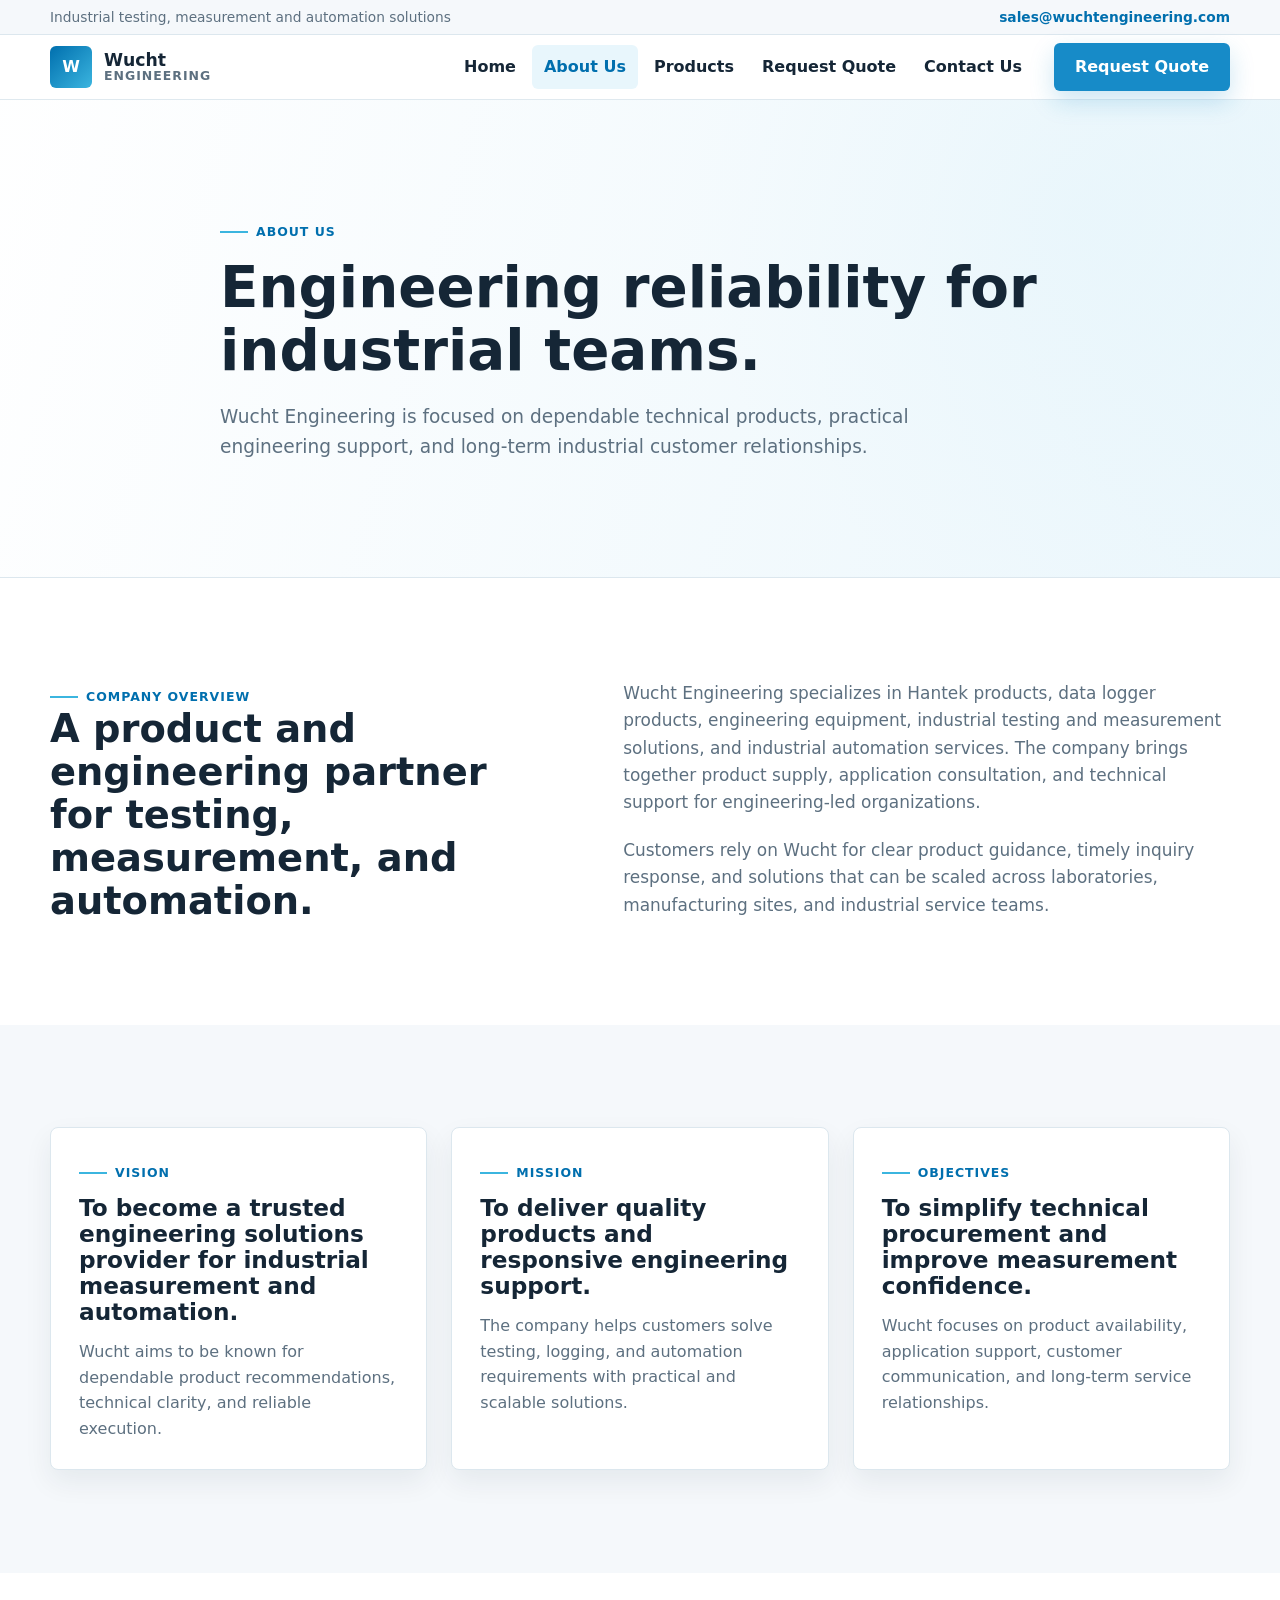
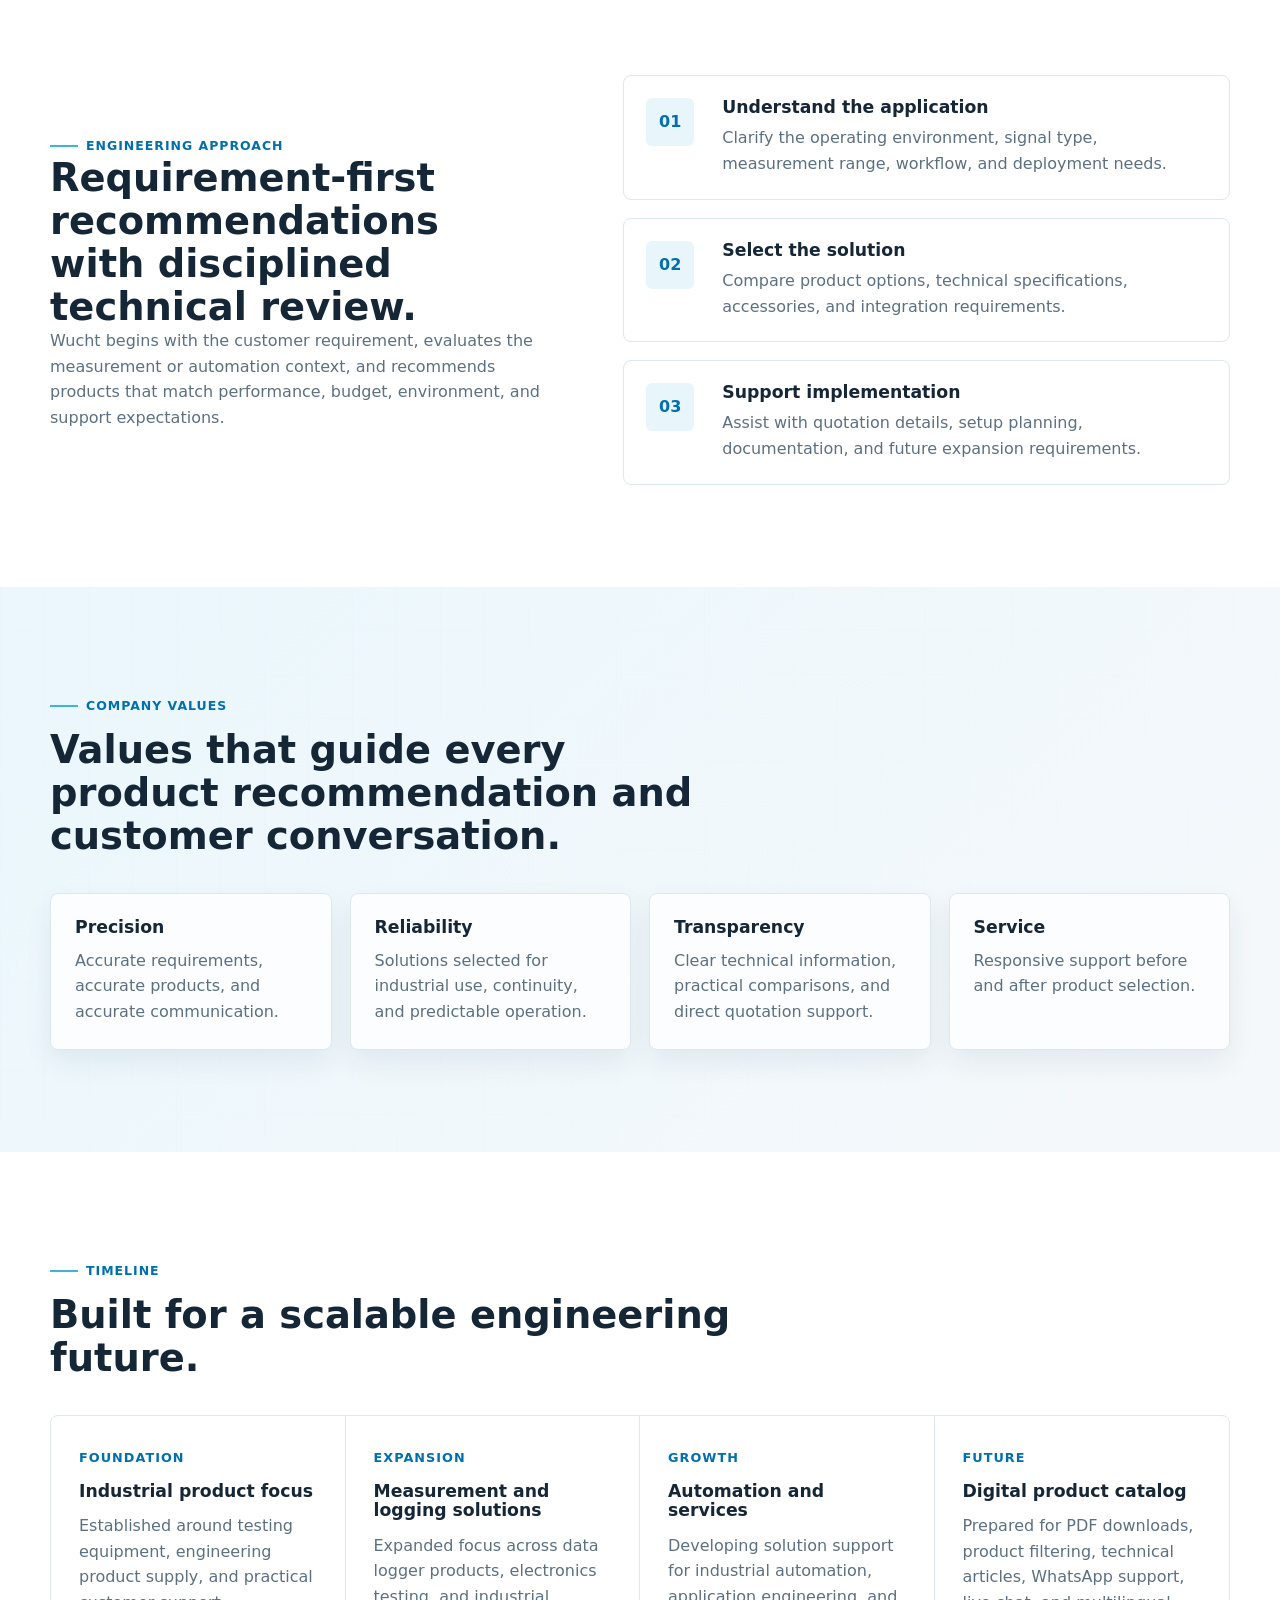
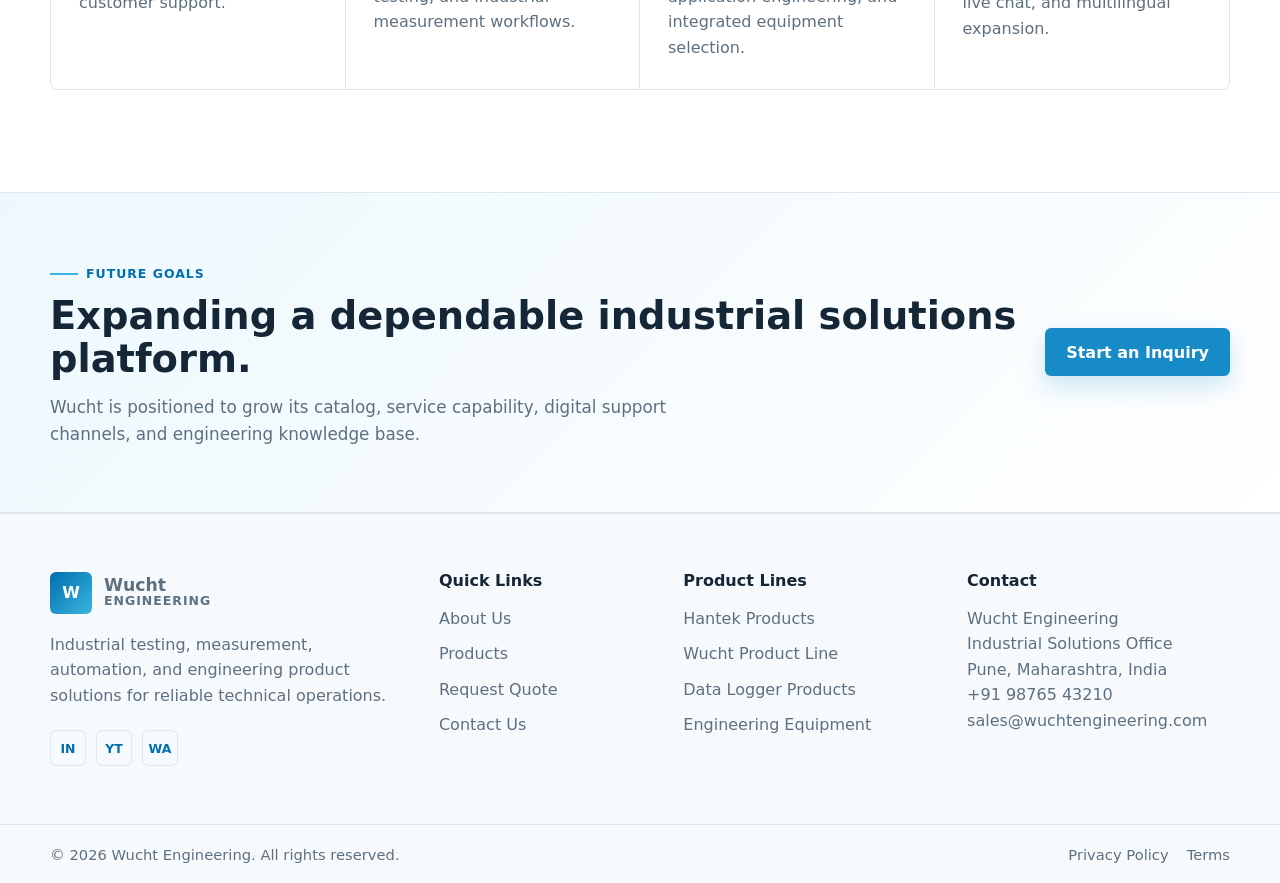
==== about.html @ 9a409b36 "commit" ====
<!DOCTYPE html>
<html lang="en">
  <head>
    <meta charset="UTF-8" />
    <meta name="viewport" content="width=device-width, initial-scale=1.0" />
    <title>About Wucht Engineering | Industrial Engineering and Measurement Solutions</title>
    <meta
      name="description"
      content="Learn about Wucht Engineering, its mission, vision, engineering approach, values, and future goals for industrial testing, measurement, and automation solutions."
    />
    <meta property="og:title" content="About Wucht Engineering" />
    <meta property="og:description" content="A trusted engineering partner for industrial testing, measurement, automation, and product supply." />
    <meta property="og:type" content="website" />
    <link rel="canonical" href="https://www.wuchtengineering.com/about.html" />
    <link rel="stylesheet" href="assets/css/styles.css" />
  </head>
  <body data-page="about">
    <a class="skip-link" href="#main">Skip to content</a>
    <header class="site-header" data-header>
      <div class="top-strip">
        <div class="container top-strip__inner">
          <span>Industrial testing, measurement and automation solutions</span>
          <a href="mailto:sales@wuchtengineering.com">sales@wuchtengineering.com</a>
        </div>
      </div>
      <nav class="navbar" aria-label="Primary navigation">
        <div class="container navbar__inner">
          <a class="brand" href="index.html" aria-label="Wucht Engineering home">
            <span class="brand__mark">W</span>
            <span class="brand__text"><strong>Wucht</strong><small>Engineering</small></span>
          </a>
          <button class="nav-toggle" type="button" aria-expanded="false" aria-controls="site-menu" data-nav-toggle>
            <span></span><span></span><span></span><span class="sr-only">Toggle navigation</span>
          </button>
          <div class="nav-menu" id="site-menu" data-nav-menu>
            <ul class="nav-links">
              <li><a href="index.html" data-nav-link="home">Home</a></li>
              <li><a href="about.html" data-nav-link="about">About Us</a></li>
              <li class="has-mega">
                <a href="products.html" data-nav-link="products">Products</a>
                <div class="mega-menu" aria-label="Product navigation">
                  <div class="mega-menu__intro">
                    <span class="eyebrow">Product Catalog</span>
                    <strong>Structured for future product expansion</strong>
                    <p>Browse testing instruments, data loggers, automation modules, and Wucht engineering product lines.</p>
                  </div>
                  <div class="mega-menu__links">
                    <a href="products.html#hantek-products">Hantek Products</a>
                    <a href="products.html#wucht-product-line">Wucht Product Line</a>
                    <a href="products.html#data-logger-products">Data Logger Products</a>
                    <a href="request-quote.html">Request a Technical Quote</a>
                  </div>
                </div>
              </li>
              <li><a href="request-quote.html" data-nav-link="quote">Request Quote</a></li>
              <li><a href="contact.html" data-nav-link="contact">Contact Us</a></li>
            </ul>
            <a class="btn btn--primary nav-cta" href="request-quote.html">Request Quote</a>
          </div>
        </div>
      </nav>
    </header>

    <main id="main">
      <section class="page-hero">
        <div class="container page-hero__inner">
          <span class="eyebrow">About Us</span>
          <h1>Engineering reliability for industrial teams.</h1>
          <p>Wucht Engineering is focused on dependable technical products, practical engineering support, and long-term industrial customer relationships.</p>
        </div>
      </section>

      <section class="section">
        <div class="container split-grid">
          <div>
            <span class="eyebrow">Company Overview</span>
            <h2>A product and engineering partner for testing, measurement, and automation.</h2>
          </div>
          <div class="lead-block">
            <p>
              Wucht Engineering specializes in Hantek products, data logger products, engineering equipment, industrial testing and measurement solutions, and industrial automation services. The company brings together product supply, application consultation, and technical support for engineering-led organizations.
            </p>
            <p>
              Customers rely on Wucht for clear product guidance, timely inquiry response, and solutions that can be scaled across laboratories, manufacturing sites, and industrial service teams.
            </p>
          </div>
        </div>
      </section>

      <section class="section section--gray">
        <div class="container card-grid card-grid--three">
          <article class="info-card">
            <span class="eyebrow">Vision</span>
            <h2>To become a trusted engineering solutions provider for industrial measurement and automation.</h2>
            <p>Wucht aims to be known for dependable product recommendations, technical clarity, and reliable execution.</p>
          </article>
          <article class="info-card">
            <span class="eyebrow">Mission</span>
            <h2>To deliver quality products and responsive engineering support.</h2>
            <p>The company helps customers solve testing, logging, and automation requirements with practical and scalable solutions.</p>
          </article>
          <article class="info-card">
            <span class="eyebrow">Objectives</span>
            <h2>To simplify technical procurement and improve measurement confidence.</h2>
            <p>Wucht focuses on product availability, application support, customer communication, and long-term service relationships.</p>
          </article>
        </div>
      </section>

      <section class="section">
        <div class="container split-grid split-grid--center">
          <div>
            <span class="eyebrow">Engineering Approach</span>
            <h2>Requirement-first recommendations with disciplined technical review.</h2>
            <p>
              Wucht begins with the customer requirement, evaluates the measurement or automation context, and recommends products that match performance, budget, environment, and support expectations.
            </p>
          </div>
          <div class="process-list">
            <article>
              <span>01</span>
              <div>
                <h3>Understand the application</h3>
                <p>Clarify the operating environment, signal type, measurement range, workflow, and deployment needs.</p>
              </div>
            </article>
            <article>
              <span>02</span>
              <div>
                <h3>Select the solution</h3>
                <p>Compare product options, technical specifications, accessories, and integration requirements.</p>
              </div>
            </article>
            <article>
              <span>03</span>
              <div>
                <h3>Support implementation</h3>
                <p>Assist with quotation details, setup planning, documentation, and future expansion requirements.</p>
              </div>
            </article>
          </div>
        </div>
      </section>

      <section class="section section--blueprint">
        <div class="container">
          <div class="section-heading section-heading--compact">
            <span class="eyebrow">Company Values</span>
            <h2>Values that guide every product recommendation and customer conversation.</h2>
          </div>
          <div class="value-grid">
            <article><h3>Precision</h3><p>Accurate requirements, accurate products, and accurate communication.</p></article>
            <article><h3>Reliability</h3><p>Solutions selected for industrial use, continuity, and predictable operation.</p></article>
            <article><h3>Transparency</h3><p>Clear technical information, practical comparisons, and direct quotation support.</p></article>
            <article><h3>Service</h3><p>Responsive support before and after product selection.</p></article>
          </div>
        </div>
      </section>

      <section class="section">
        <div class="container">
          <div class="section-heading section-heading--compact">
            <span class="eyebrow">Timeline</span>
            <h2>Built for a scalable engineering future.</h2>
          </div>
          <div class="timeline">
            <article>
              <span>Foundation</span>
              <h3>Industrial product focus</h3>
              <p>Established around testing equipment, engineering product supply, and practical customer support.</p>
            </article>
            <article>
              <span>Expansion</span>
              <h3>Measurement and logging solutions</h3>
              <p>Expanded focus across data logger products, electronics testing, and industrial measurement workflows.</p>
            </article>
            <article>
              <span>Growth</span>
              <h3>Automation and services</h3>
              <p>Developing solution support for industrial automation, application engineering, and integrated equipment selection.</p>
            </article>
            <article>
              <span>Future</span>
              <h3>Digital product catalog</h3>
              <p>Prepared for PDF downloads, product filtering, technical articles, WhatsApp support, live chat, and multilingual expansion.</p>
            </article>
          </div>
        </div>
      </section>

      <section class="cta-band">
        <div class="container cta-band__inner">
          <div>
            <span class="eyebrow">Future Goals</span>
            <h2>Expanding a dependable industrial solutions platform.</h2>
            <p>Wucht is positioned to grow its catalog, service capability, digital support channels, and engineering knowledge base.</p>
          </div>
          <a class="btn btn--primary" href="request-quote.html">Start an Inquiry</a>
        </div>
      </section>
    </main>

    <footer class="site-footer">
      <div class="container footer-grid">
        <div>
          <a class="brand brand--footer" href="index.html" aria-label="Wucht Engineering home">
            <span class="brand__mark">W</span>
            <span class="brand__text"><strong>Wucht</strong><small>Engineering</small></span>
          </a>
          <p>Industrial testing, measurement, automation, and engineering product solutions for reliable technical operations.</p>
          <div class="social-links" aria-label="Social media placeholders">
            <a href="#" aria-label="LinkedIn">in</a><a href="#" aria-label="YouTube">yt</a><a href="#" aria-label="WhatsApp">wa</a>
          </div>
        </div>
        <div>
          <h2>Quick Links</h2>
          <ul>
            <li><a href="about.html">About Us</a></li><li><a href="products.html">Products</a></li><li><a href="request-quote.html">Request Quote</a></li><li><a href="contact.html">Contact Us</a></li>
          </ul>
        </div>
        <div>
          <h2>Product Lines</h2>
          <ul>
            <li><a href="products.html#hantek-products">Hantek Products</a></li><li><a href="products.html#wucht-product-line">Wucht Product Line</a></li><li><a href="products.html#data-logger-products">Data Logger Products</a></li><li><a href="products.html">Engineering Equipment</a></li>
          </ul>
        </div>
        <div>
          <h2>Contact</h2>
          <address>Wucht Engineering<br />Industrial Solutions Office<br />Pune, Maharashtra, India</address>
          <a href="tel:+919876543210">+91 98765 43210</a>
          <a href="mailto:sales@wuchtengineering.com">sales@wuchtengineering.com</a>
        </div>
      </div>
      <div class="footer-bottom">
        <div class="container footer-bottom__inner">
          <p>&copy; 2026 Wucht Engineering. All rights reserved.</p>
          <div><a href="#">Privacy Policy</a><a href="#">Terms</a></div>
        </div>
      </div>
    </footer>
    <script src="assets/js/main.js"></script>
  </body>
</html>
---- assets/css/styles.css ----
:root {
  --color-white: #ffffff;
  --color-surface: #f5f8fb;
  --color-surface-strong: #eef4f8;
  --color-line: #dce7ee;
  --color-text: #152636;
  --color-muted: #5d7080;
  --color-blue: #178bc8;
  --color-blue-strong: #006fae;
  --color-blue-soft: #e8f6fc;
  --color-cyan: #3bb5df;
  --color-green: #2b9c73;
  --shadow-soft: 0 18px 45px rgba(21, 38, 54, 0.08);
  --shadow-card: 0 12px 28px rgba(21, 38, 54, 0.07);
  --radius: 8px;
  --radius-sm: 6px;
  --header-height: 98px;
  --container: 1180px;
  --font-body: Inter, ui-sans-serif, system-ui, -apple-system, BlinkMacSystemFont, "Segoe UI", sans-serif;
}

* {
  box-sizing: border-box;
}

html {
  scroll-behavior: smooth;
}

body {
  margin: 0;
  font-family: var(--font-body);
  color: var(--color-text);
  background: var(--color-white);
  line-height: 1.6;
}

img,
svg,
iframe {
  display: block;
  max-width: 100%;
}

a {
  color: inherit;
  text-decoration: none;
}

p {
  margin: 0;
  color: var(--color-muted);
}

h1,
h2,
h3 {
  margin: 0;
  color: var(--color-text);
  line-height: 1.12;
  letter-spacing: 0;
}

h1 {
  font-size: clamp(2.4rem, 5vw, 5.3rem);
  max-width: 850px;
}

h2 {
  font-size: clamp(1.75rem, 3vw, 3rem);
}

h3 {
  font-size: clamp(1.08rem, 1.3vw, 1.35rem);
}

button,
input,
select,
textarea {
  font: inherit;
}

address {
  font-style: normal;
  color: var(--color-muted);
}

.container {
  width: min(100% - 40px, var(--container));
  margin-inline: auto;
}

.skip-link {
  position: fixed;
  top: 12px;
  left: 12px;
  z-index: 1000;
  transform: translateY(-140%);
  border-radius: var(--radius-sm);
  background: var(--color-blue-strong);
  color: var(--color-white);
  padding: 10px 14px;
  transition: transform 0.2s ease;
}

.skip-link:focus {
  transform: translateY(0);
}

.sr-only {
  position: absolute;
  width: 1px;
  height: 1px;
  padding: 0;
  overflow: hidden;
  clip: rect(0, 0, 0, 0);
  white-space: nowrap;
  border: 0;
}

.eyebrow {
  display: inline-flex;
  align-items: center;
  gap: 8px;
  color: var(--color-blue-strong);
  font-size: 0.78rem;
  font-weight: 800;
  text-transform: uppercase;
  letter-spacing: 0.08em;
}

.eyebrow::before {
  content: "";
  width: 28px;
  height: 2px;
  background: var(--color-cyan);
}

.btn {
  display: inline-flex;
  min-height: 48px;
  align-items: center;
  justify-content: center;
  gap: 8px;
  border: 1px solid transparent;
  border-radius: var(--radius-sm);
  padding: 12px 20px;
  font-weight: 800;
  line-height: 1.2;
  transition: transform 0.2s ease, box-shadow 0.2s ease, background 0.2s ease, border 0.2s ease;
}

.btn:hover,
.btn:focus-visible {
  transform: translateY(-1px);
}

.btn--primary {
  background: var(--color-blue);
  color: var(--color-white);
  box-shadow: 0 10px 24px rgba(23, 139, 200, 0.22);
}

.btn--primary:hover,
.btn--primary:focus-visible {
  background: var(--color-blue-strong);
}

.btn--secondary {
  background: var(--color-white);
  color: var(--color-blue-strong);
  border-color: rgba(23, 139, 200, 0.25);
}

.btn--outline {
  background: var(--color-white);
  color: var(--color-blue-strong);
  border-color: var(--color-line);
  box-shadow: none;
}

.btn--outline:hover,
.btn--outline:focus-visible {
  border-color: var(--color-blue);
  background: var(--color-blue-soft);
}

.text-link {
  color: var(--color-blue-strong);
  font-weight: 800;
}

.text-link::after {
  content: " ->";
}

.site-header {
  position: sticky;
  top: 0;
  z-index: 100;
  background: rgba(255, 255, 255, 0.96);
  border-bottom: 1px solid rgba(220, 231, 238, 0.9);
  backdrop-filter: saturate(160%) blur(14px);
}

.top-strip {
  background: var(--color-surface);
  border-bottom: 1px solid var(--color-line);
  font-size: 0.86rem;
}

.top-strip__inner {
  min-height: 34px;
  display: flex;
  align-items: center;
  justify-content: space-between;
  gap: 20px;
  color: var(--color-muted);
}

.top-strip a {
  color: var(--color-blue-strong);
  font-weight: 700;
}

.navbar__inner {
  min-height: 64px;
  display: flex;
  align-items: center;
  justify-content: space-between;
  gap: 28px;
}

.brand {
  display: inline-flex;
  align-items: center;
  gap: 12px;
  flex: 0 0 auto;
}

.brand__mark {
  display: inline-grid;
  width: 42px;
  height: 42px;
  place-items: center;
  border-radius: var(--radius-sm);
  background: linear-gradient(135deg, var(--color-blue-strong), var(--color-cyan));
  color: var(--color-white);
  font-weight: 900;
  letter-spacing: 0;
}

.brand__text {
  display: grid;
  gap: 0;
}

.brand__text strong {
  font-size: 1.08rem;
  line-height: 1;
}

.brand__text small {
  color: var(--color-muted);
  font-size: 0.78rem;
  font-weight: 700;
  line-height: 1.1;
  text-transform: uppercase;
  letter-spacing: 0.08em;
}

.nav-menu {
  display: flex;
  align-items: center;
  justify-content: flex-end;
  gap: 20px;
  flex: 1;
}

.nav-links {
  display: flex;
  align-items: center;
  gap: 4px;
  margin: 0;
  padding: 0;
  list-style: none;
}

.nav-links > li {
  position: relative;
}

.nav-links > li > a {
  display: inline-flex;
  align-items: center;
  min-height: 44px;
  border-radius: var(--radius-sm);
  padding: 8px 12px;
  color: var(--color-text);
  font-weight: 750;
}

.nav-links > li > a:hover,
.nav-links > li > a:focus-visible,
.nav-links > li > a[aria-current="page"] {
  color: var(--color-blue-strong);
  background: var(--color-blue-soft);
}

.mega-menu {
  position: absolute;
  top: calc(100% + 10px);
  left: 50%;
  width: min(680px, calc(100vw - 48px));
  display: grid;
  grid-template-columns: 1.1fr 1fr;
  gap: 28px;
  padding: 24px;
  background: var(--color-white);
  border: 1px solid var(--color-line);
  border-radius: var(--radius);
  box-shadow: var(--shadow-soft);
  transform: translate(-50%, 8px);
  opacity: 0;
  visibility: hidden;
  pointer-events: none;
  transition: opacity 0.2s ease, transform 0.2s ease, visibility 0.2s ease;
}

.has-mega:hover .mega-menu,
.has-mega:focus-within .mega-menu {
  opacity: 1;
  visibility: visible;
  pointer-events: auto;
  transform: translate(-50%, 0);
}

.mega-menu__intro {
  padding: 18px;
  background: var(--color-surface);
  border-radius: var(--radius-sm);
}

.mega-menu__intro strong {
  display: block;
  margin: 12px 0 8px;
  font-size: 1.15rem;
  line-height: 1.25;
}

.mega-menu__links {
  display: grid;
  gap: 10px;
}

.mega-menu__links a {
  border: 1px solid var(--color-line);
  border-radius: var(--radius-sm);
  padding: 12px 14px;
  color: var(--color-text);
  font-weight: 800;
}

.mega-menu__links a:hover,
.mega-menu__links a:focus-visible {
  border-color: var(--color-blue);
  background: var(--color-blue-soft);
  color: var(--color-blue-strong);
}

.nav-toggle {
  display: none;
  width: 44px;
  height: 44px;
  flex: 0 0 auto;
  border: 1px solid var(--color-line);
  border-radius: var(--radius-sm);
  background: var(--color-white);
  padding: 10px;
}

.nav-toggle span:not(.sr-only) {
  display: block;
  width: 100%;
  height: 2px;
  margin: 5px 0;
  background: var(--color-text);
}

.hero {
  position: relative;
  min-height: calc(100vh - var(--header-height));
  display: grid;
  align-items: center;
  overflow: hidden;
  background: var(--color-surface);
}

.hero__image,
.hero__overlay {
  position: absolute;
  inset: 0;
  width: 100%;
  height: 100%;
}

.hero__image {
  object-fit: cover;
  object-position: center;
}

.hero__overlay {
  background:
    linear-gradient(90deg, rgba(255, 255, 255, 0.98) 0%, rgba(255, 255, 255, 0.88) 34%, rgba(255, 255, 255, 0.28) 66%, rgba(255, 255, 255, 0.1) 100%),
    linear-gradient(0deg, rgba(255, 255, 255, 0.08), rgba(255, 255, 255, 0.08));
}

.hero__content {
  position: relative;
  z-index: 1;
  padding: 96px 0 112px;
}

.hero__content p {
  max-width: 650px;
  margin-top: 24px;
  font-size: clamp(1.05rem, 1.7vw, 1.32rem);
}

.hero__actions {
  display: flex;
  flex-wrap: wrap;
  gap: 14px;
  margin-top: 34px;
}

.section {
  padding: clamp(70px, 8vw, 112px) 0;
}

.section--gray {
  background: var(--color-surface);
}

.section--intro {
  border-bottom: 1px solid var(--color-line);
}

.section--blueprint {
  background:
    linear-gradient(135deg, rgba(232, 246, 252, 0.9), rgba(245, 248, 251, 0.98)),
    linear-gradient(90deg, rgba(23, 139, 200, 0.11) 1px, transparent 1px),
    linear-gradient(0deg, rgba(23, 139, 200, 0.08) 1px, transparent 1px);
  background-size: auto, 44px 44px, 44px 44px;
}

.split-grid {
  display: grid;
  grid-template-columns: minmax(0, 0.9fr) minmax(0, 1.1fr);
  gap: clamp(34px, 6vw, 86px);
}

.split-grid--center {
  align-items: center;
}

.lead-block {
  display: grid;
  gap: 18px;
  font-size: 1.06rem;
}

.section-heading {
  max-width: 760px;
  margin-bottom: 36px;
}

.section-heading h2 {
  margin-top: 12px;
}

.section-heading p {
  margin-top: 16px;
  font-size: 1.05rem;
}

.section-heading--compact {
  max-width: 690px;
}

.card-grid {
  display: grid;
  gap: 24px;
}

.card-grid--three {
  grid-template-columns: repeat(3, minmax(0, 1fr));
}

.product-category-card,
.product-card,
.info-card,
.testimonial-card,
.icon-card,
.catalog-card,
.value-grid article {
  border: 1px solid var(--color-line);
  border-radius: var(--radius);
  background: var(--color-white);
  box-shadow: var(--shadow-card);
}

.product-category-card,
.product-card {
  overflow: hidden;
}

.product-category-card img,
.product-card img,
.catalog-card img {
  width: 100%;
  aspect-ratio: 4 / 3;
  object-fit: cover;
  background: var(--color-surface);
}

.card-body {
  display: grid;
  gap: 14px;
  padding: 24px;
}

.tag {
  width: fit-content;
  border: 1px solid rgba(23, 139, 200, 0.22);
  border-radius: 999px;
  background: var(--color-blue-soft);
  color: var(--color-blue-strong);
  padding: 5px 10px;
  font-size: 0.78rem;
  font-weight: 850;
}

.icon-grid {
  display: grid;
  grid-template-columns: repeat(5, minmax(0, 1fr));
  gap: 18px;
}

.icon-card {
  min-height: 220px;
  padding: 24px;
}

.line-icon {
  display: inline-grid;
  width: 48px;
  height: 48px;
  place-items: center;
  border-radius: var(--radius-sm);
  background: var(--color-blue-soft);
  color: var(--color-blue-strong);
  margin-bottom: 20px;
}

.line-icon svg {
  width: 28px;
  height: 28px;
  stroke: currentColor;
  stroke-width: 1.8;
  stroke-linecap: round;
  stroke-linejoin: round;
  fill: none;
}

.icon-card p {
  margin-top: 10px;
  font-size: 0.96rem;
}

.feature-list {
  display: grid;
  gap: 14px;
}

.feature-list article {
  display: grid;
  grid-template-columns: minmax(170px, 0.35fr) minmax(0, 1fr);
  gap: 18px;
  align-items: start;
  padding: 22px;
  border: 1px solid rgba(23, 139, 200, 0.18);
  border-radius: var(--radius);
  background: rgba(255, 255, 255, 0.75);
}

.feature-list strong {
  color: var(--color-blue-strong);
  font-size: 1.02rem;
}

.feature-list span {
  color: var(--color-muted);
}

.testimonial-grid {
  display: grid;
  grid-template-columns: repeat(3, minmax(0, 1fr));
  gap: 22px;
}

.testimonial-card {
  margin: 0;
  padding: 26px;
}

.testimonial-card blockquote {
  margin: 0;
  color: var(--color-text);
  font-size: 1.05rem;
}

.testimonial-card figcaption {
  margin-top: 18px;
  color: var(--color-blue-strong);
  font-weight: 800;
}

.cta-band {
  padding: 64px 0;
  background: linear-gradient(135deg, #edf8fd 0%, #ffffff 100%);
  border-top: 1px solid var(--color-line);
  border-bottom: 1px solid var(--color-line);
}

.cta-band__inner {
  display: grid;
  grid-template-columns: minmax(0, 1fr) auto;
  gap: 28px;
  align-items: center;
}

.cta-band h2 {
  margin-top: 10px;
}

.cta-band p {
  max-width: 680px;
  margin-top: 14px;
  font-size: 1.05rem;
}

.cta-band__actions {
  display: flex;
  flex-wrap: wrap;
  gap: 12px;
}

.page-hero {
  padding: clamp(74px, 9vw, 118px) 0;
  background:
    linear-gradient(105deg, rgba(255, 255, 255, 0.95), rgba(232, 246, 252, 0.78)),
    radial-gradient(circle at 84% 24%, rgba(59, 181, 223, 0.16), transparent 34%),
    var(--color-surface);
  border-bottom: 1px solid var(--color-line);
}

.page-hero__inner {
  max-width: 840px;
}

.page-hero h1 {
  margin-top: 14px;
  font-size: clamp(2.25rem, 4.4vw, 4.4rem);
}

.page-hero p {
  max-width: 720px;
  margin-top: 20px;
  font-size: 1.16rem;
}

.info-card {
  padding: 28px;
}

.info-card h2 {
  margin: 12px 0 14px;
  font-size: 1.45rem;
}

.process-list {
  display: grid;
  gap: 18px;
}

.process-list article {
  display: grid;
  grid-template-columns: 58px minmax(0, 1fr);
  gap: 18px;
  padding: 22px;
  border: 1px solid var(--color-line);
  border-radius: var(--radius);
  background: var(--color-white);
}

.process-list span {
  display: inline-grid;
  width: 48px;
  height: 48px;
  place-items: center;
  border-radius: var(--radius-sm);
  background: var(--color-blue-soft);
  color: var(--color-blue-strong);
  font-weight: 900;
}

.process-list p {
  margin-top: 8px;
}

.value-grid {
  display: grid;
  grid-template-columns: repeat(4, minmax(0, 1fr));
  gap: 18px;
}

.value-grid article {
  padding: 24px;
  background: rgba(255, 255, 255, 0.78);
}

.value-grid p {
  margin-top: 10px;
}

.timeline {
  display: grid;
  grid-template-columns: repeat(4, minmax(0, 1fr));
  gap: 0;
  border: 1px solid var(--color-line);
  border-radius: var(--radius);
  overflow: hidden;
  background: var(--color-white);
}

.timeline article {
  padding: 28px;
  border-right: 1px solid var(--color-line);
}

.timeline article:last-child {
  border-right: 0;
}

.timeline span {
  color: var(--color-blue-strong);
  font-size: 0.8rem;
  font-weight: 850;
  text-transform: uppercase;
  letter-spacing: 0.08em;
}

.timeline h3 {
  margin-top: 12px;
}

.timeline p {
  margin-top: 12px;
}

.catalog-tools {
  display: grid;
  grid-template-columns: minmax(0, 1fr) auto;
  gap: 20px;
  align-items: end;
}

.section--catalog-tools {
  padding: 28px 0;
  background: var(--color-white);
  border-bottom: 1px solid var(--color-line);
  position: sticky;
  top: var(--header-height);
  z-index: 20;
}

.search-field {
  display: grid;
  gap: 8px;
  color: var(--color-text);
  font-weight: 800;
}

.search-field input,
.inquiry-form input,
.inquiry-form select,
.inquiry-form textarea {
  width: 100%;
  border: 1px solid var(--color-line);
  border-radius: var(--radius-sm);
  background: var(--color-white);
  color: var(--color-text);
  padding: 13px 14px;
  outline: none;
  transition: border 0.2s ease, box-shadow 0.2s ease;
}

.search-field input:focus,
.inquiry-form input:focus,
.inquiry-form select:focus,
.inquiry-form textarea:focus {
  border-color: var(--color-blue);
  box-shadow: 0 0 0 4px rgba(23, 139, 200, 0.12);
}

.filter-tabs {
  display: flex;
  flex-wrap: wrap;
  gap: 8px;
}

.filter-tab {
  min-height: 44px;
  border: 1px solid var(--color-line);
  border-radius: var(--radius-sm);
  background: var(--color-white);
  color: var(--color-muted);
  padding: 10px 14px;
  font-weight: 800;
  cursor: pointer;
}

.filter-tab.is-active,
.filter-tab:hover,
.filter-tab:focus-visible {
  border-color: var(--color-blue);
  background: var(--color-blue-soft);
  color: var(--color-blue-strong);
}

.product-detail-grid {
  display: grid;
  gap: 26px;
}

.catalog-card {
  display: grid;
  grid-template-columns: minmax(260px, 0.42fr) minmax(0, 1fr);
  overflow: hidden;
}

.catalog-card[hidden] {
  display: none;
}

.catalog-card img {
  height: 100%;
}

.catalog-card__content {
  display: grid;
  gap: 14px;
  padding: clamp(24px, 4vw, 34px);
}

.spec-list {
  display: grid;
  grid-template-columns: repeat(2, minmax(0, 1fr));
  gap: 10px;
  margin: 6px 0 0;
}

.spec-list div {
  border: 1px solid var(--color-line);
  border-radius: var(--radius-sm);
  padding: 12px;
  background: var(--color-surface);
}

.spec-list dt {
  color: var(--color-muted);
  font-size: 0.78rem;
  font-weight: 850;
  text-transform: uppercase;
  letter-spacing: 0.08em;
}

.spec-list dd {
  margin: 4px 0 0;
  color: var(--color-text);
  font-weight: 760;
}

.applications {
  color: var(--color-muted);
}

.applications strong {
  color: var(--color-text);
}

.card-actions {
  display: flex;
  flex-wrap: wrap;
  gap: 12px;
  margin-top: 8px;
}

.empty-state {
  border: 1px solid var(--color-line);
  border-radius: var(--radius);
  background: var(--color-white);
  padding: 34px;
  text-align: center;
  box-shadow: var(--shadow-card);
}

.empty-state p {
  margin: 12px auto 22px;
  max-width: 520px;
}

.form-layout,
.contact-layout {
  display: grid;
  grid-template-columns: minmax(260px, 0.38fr) minmax(0, 1fr);
  gap: clamp(28px, 6vw, 70px);
  align-items: start;
}

.contact-layout {
  grid-template-columns: minmax(0, 1fr) minmax(280px, 0.38fr);
}

.quote-aside,
.contact-panel {
  position: sticky;
  top: calc(var(--header-height) + 28px);
  border: 1px solid var(--color-line);
  border-radius: var(--radius);
  background: var(--color-surface);
  padding: 28px;
}

.quote-aside h2,
.contact-panel h2 {
  margin-top: 12px;
}

.check-list {
  display: grid;
  gap: 12px;
  margin: 22px 0;
  padding: 0;
  list-style: none;
}

.check-list li {
  position: relative;
  padding-left: 28px;
  color: var(--color-muted);
}

.check-list li::before {
  content: "";
  position: absolute;
  top: 0.55em;
  left: 0;
  width: 12px;
  height: 12px;
  border-radius: 3px;
  background: var(--color-green);
}

.support-card {
  border-left: 4px solid var(--color-blue);
  border-radius: var(--radius-sm);
  background: var(--color-white);
  padding: 18px;
}

.support-card p {
  margin-top: 8px;
}

.inquiry-form {
  display: grid;
  gap: 20px;
  border: 1px solid var(--color-line);
  border-radius: var(--radius);
  background: var(--color-white);
  padding: clamp(24px, 4vw, 36px);
  box-shadow: var(--shadow-card);
}

.form-grid {
  display: grid;
  grid-template-columns: repeat(2, minmax(0, 1fr));
  gap: 18px;
}

.inquiry-form label {
  display: grid;
  gap: 8px;
  color: var(--color-text);
  font-weight: 800;
}

.inquiry-form textarea {
  resize: vertical;
}

.form-actions {
  display: flex;
  flex-wrap: wrap;
  gap: 14px;
  align-items: center;
}

.form-status {
  color: var(--color-green);
  font-weight: 800;
}

.contact-method {
  padding: 20px 0;
  border-top: 1px solid var(--color-line);
}

.contact-method:first-of-type {
  margin-top: 18px;
}

.contact-method strong {
  display: block;
  margin-bottom: 8px;
}

.contact-method a {
  color: var(--color-blue-strong);
  font-weight: 800;
}

.map-frame {
  overflow: hidden;
  border: 1px solid var(--color-line);
  border-radius: var(--radius);
  background: var(--color-white);
  box-shadow: var(--shadow-card);
}

.map-frame iframe {
  width: 100%;
  height: min(58vh, 460px);
  border: 0;
}

.site-footer {
  background: #f7fafc;
  border-top: 1px solid var(--color-line);
}

.footer-grid {
  display: grid;
  grid-template-columns: 1.35fr 0.8fr 0.95fr 1fr;
  gap: 34px;
  padding: 58px 0;
}

.brand--footer {
  margin-bottom: 18px;
}

.site-footer h2 {
  margin-bottom: 16px;
  font-size: 1rem;
}

.site-footer ul {
  display: grid;
  gap: 10px;
  margin: 0;
  padding: 0;
  list-style: none;
}

.site-footer a {
  color: var(--color-muted);
}

.site-footer a:hover,
.site-footer a:focus-visible {
  color: var(--color-blue-strong);
}

.social-links {
  display: flex;
  gap: 10px;
  margin-top: 22px;
}

.social-links a {
  display: inline-grid;
  width: 36px;
  height: 36px;
  place-items: center;
  border: 1px solid var(--color-line);
  border-radius: var(--radius-sm);
  color: var(--color-blue-strong);
  font-size: 0.78rem;
  font-weight: 900;
  text-transform: uppercase;
}

.footer-bottom {
  border-top: 1px solid var(--color-line);
}

.footer-bottom__inner {
  min-height: 58px;
  display: flex;
  align-items: center;
  justify-content: space-between;
  gap: 20px;
  font-size: 0.92rem;
}

.footer-bottom__inner div {
  display: flex;
  gap: 18px;
}

@media (max-width: 1100px) {
  .nav-toggle {
    display: inline-grid;
    place-items: center;
  }

  .nav-menu {
    position: absolute;
    top: 100%;
    left: 0;
    right: 0;
    display: grid;
    gap: 18px;
    max-height: calc(100vh - var(--header-height));
    overflow: auto;
    padding: 20px;
    background: var(--color-white);
    border-bottom: 1px solid var(--color-line);
    box-shadow: var(--shadow-soft);
    transform: translateY(-12px);
    opacity: 0;
    visibility: hidden;
    pointer-events: none;
    transition: opacity 0.2s ease, transform 0.2s ease, visibility 0.2s ease;
  }

  .nav-menu.is-open {
    transform: translateY(0);
    opacity: 1;
    visibility: visible;
    pointer-events: auto;
  }

  .nav-links {
    display: grid;
    align-items: stretch;
    gap: 4px;
  }

  .nav-links > li > a {
    width: 100%;
  }

  .mega-menu {
    position: static;
    width: 100%;
    grid-template-columns: 1fr;
    margin-top: 8px;
    box-shadow: none;
    transform: none;
    opacity: 1;
    visibility: visible;
    pointer-events: auto;
  }

  .nav-cta {
    width: 100%;
  }

  .icon-grid {
    grid-template-columns: repeat(3, minmax(0, 1fr));
  }

  .card-grid--three,
  .testimonial-grid,
  .value-grid,
  .timeline,
  .footer-grid {
    grid-template-columns: repeat(2, minmax(0, 1fr));
  }

  .timeline article:nth-child(2) {
    border-right: 0;
  }

  .timeline article:nth-child(1),
  .timeline article:nth-child(2) {
    border-bottom: 1px solid var(--color-line);
  }
}

@media (max-width: 820px) {
  :root {
    --header-height: 64px;
  }

  .top-strip {
    display: none;
  }

  .container {
    width: min(100% - 28px, var(--container));
  }

  .hero {
    min-height: 720px;
  }

  .hero__overlay {
    background: linear-gradient(180deg, rgba(255, 255, 255, 0.98) 0%, rgba(255, 255, 255, 0.9) 55%, rgba(255, 255, 255, 0.45) 100%);
  }

  .hero__image {
    object-position: 58% center;
  }

  .hero__content {
    padding: 72px 0 90px;
  }

  .split-grid,
  .catalog-card,
  .form-layout,
  .contact-layout,
  .cta-band__inner,
  .catalog-tools {
    grid-template-columns: 1fr;
  }

  .section--catalog-tools {
    position: static;
  }

  .quote-aside,
  .contact-panel {
    position: static;
  }

  .catalog-card img {
    height: auto;
  }

  .feature-list article {
    grid-template-columns: 1fr;
  }

  .cta-band__actions,
  .card-actions,
  .hero__actions {
    width: 100%;
  }

  .cta-band__actions .btn,
  .card-actions .btn,
  .hero__actions .btn {
    flex: 1 1 220px;
  }
}

@media (max-width: 640px) {
  h1 {
    font-size: 2.55rem;
  }

  .section {
    padding: 64px 0;
  }

  .card-grid--three,
  .testimonial-grid,
  .icon-grid,
  .value-grid,
  .timeline,
  .footer-grid,
  .form-grid,
  .spec-list {
    grid-template-columns: 1fr;
  }

  .timeline article,
  .timeline article:nth-child(2) {
    border-right: 0;
    border-bottom: 1px solid var(--color-line);
  }

  .timeline article:last-child {
    border-bottom: 0;
  }

  .icon-card {
    min-height: auto;
  }

  .footer-bottom__inner {
    padding: 18px 0;
    flex-direction: column;
    align-items: flex-start;
  }

  .brand__text strong {
    font-size: 1rem;
  }
}

@media (prefers-reduced-motion: reduce) {
  *,
  *::before,
  *::after {
    scroll-behavior: auto !important;
    transition-duration: 0.01ms !important;
    animation-duration: 0.01ms !important;
    animation-iteration-count: 1 !important;
  }
}
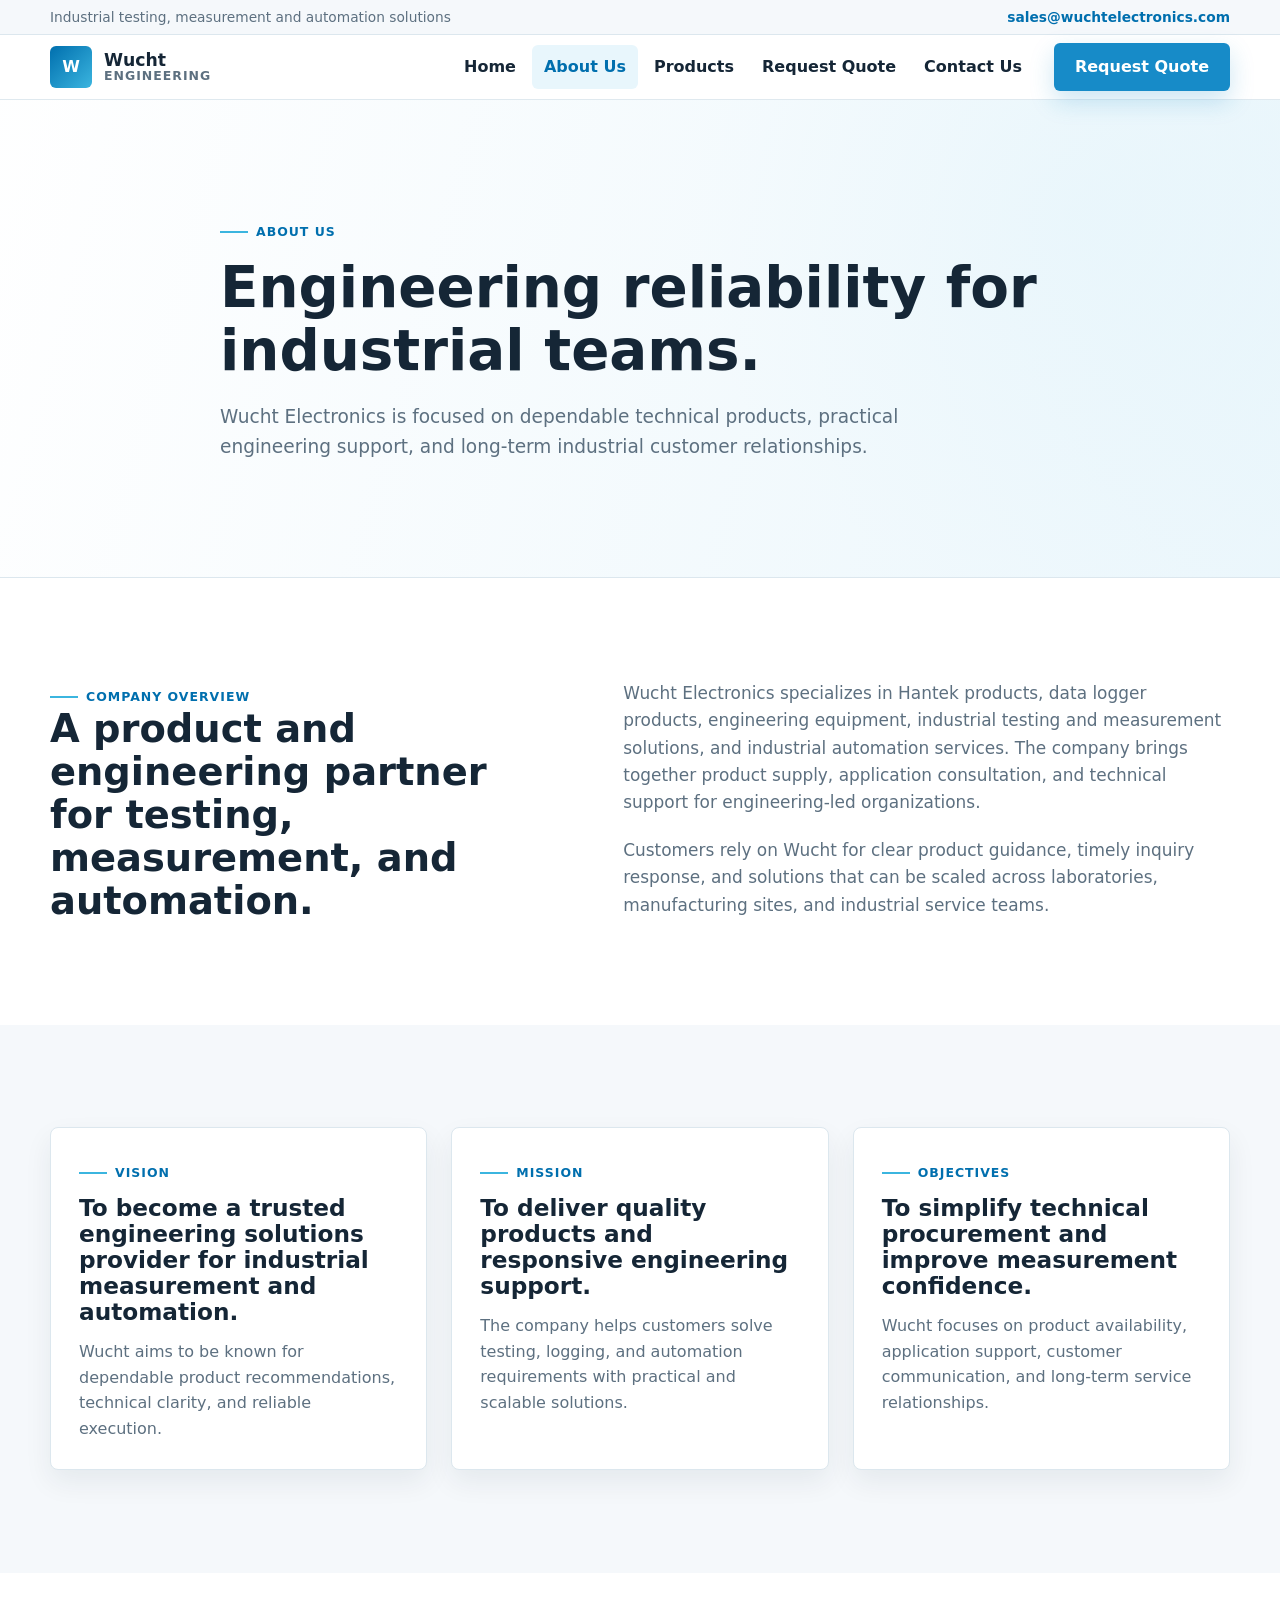
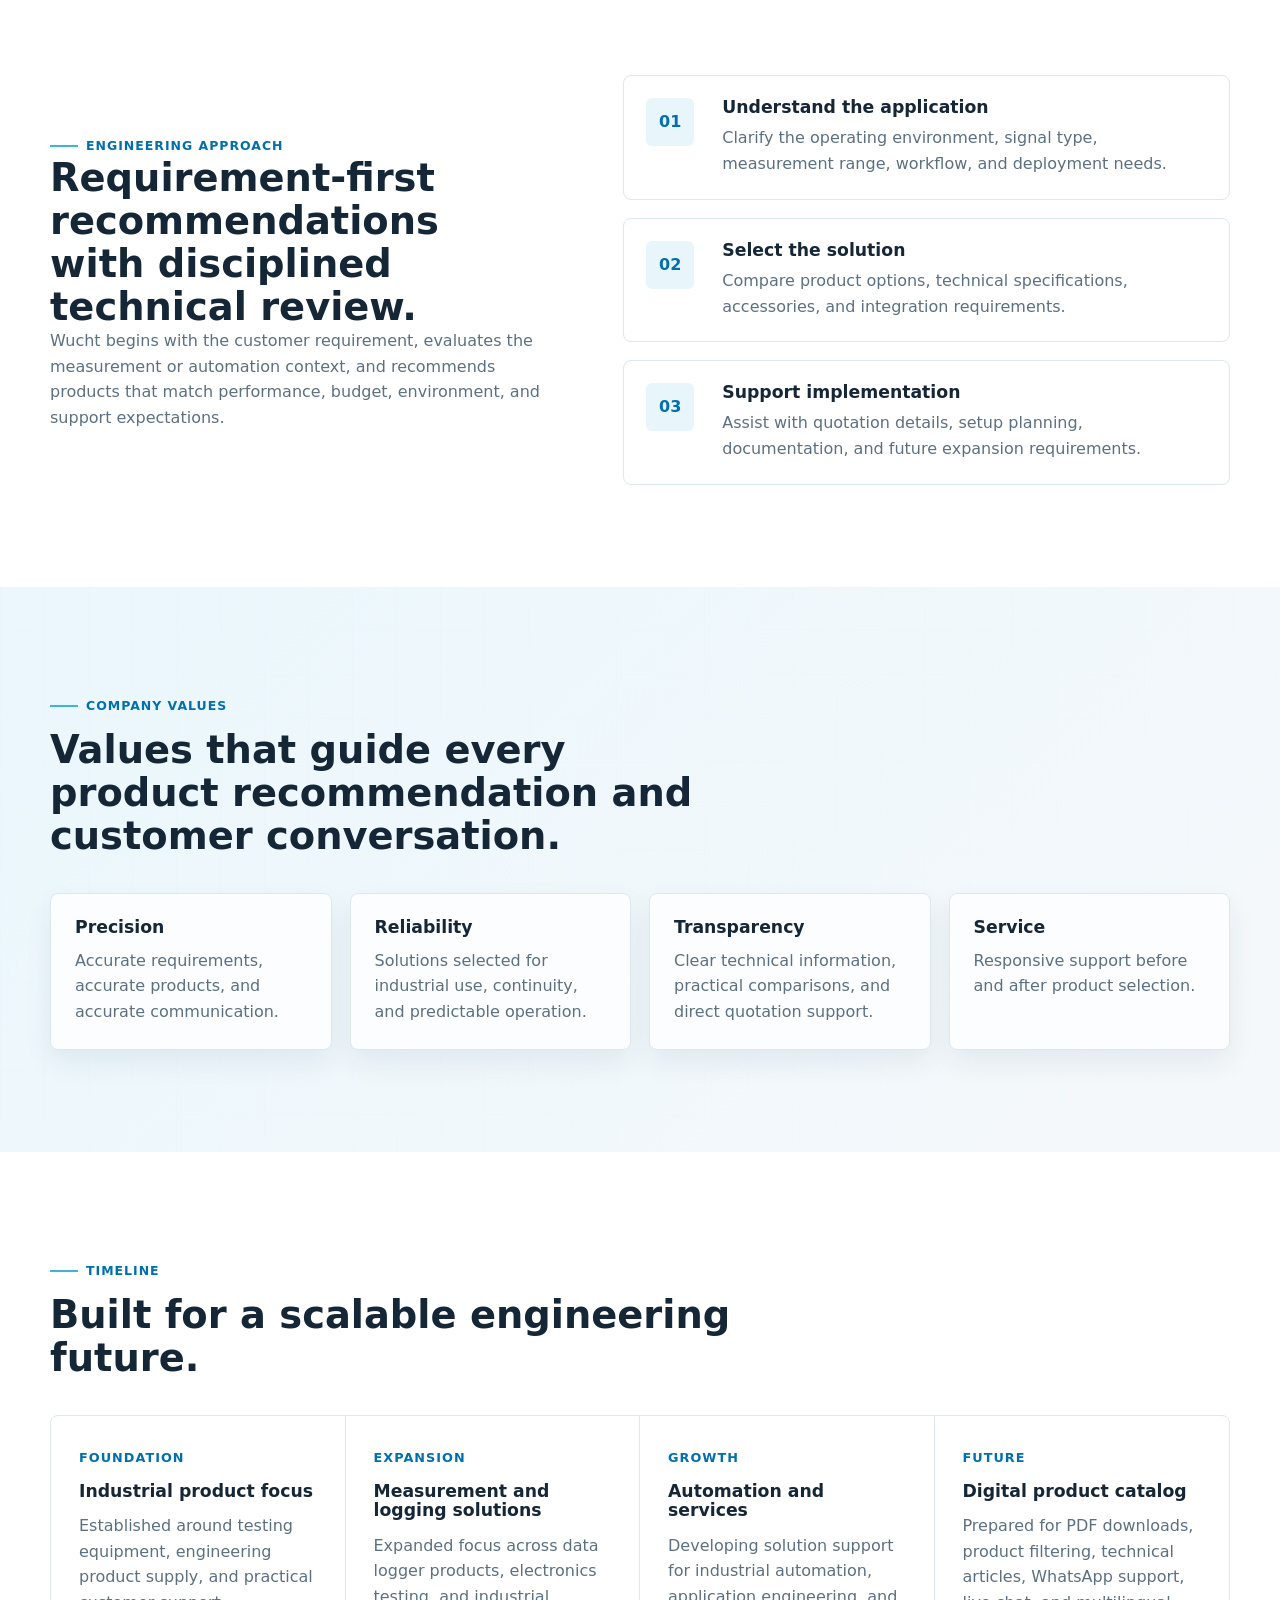
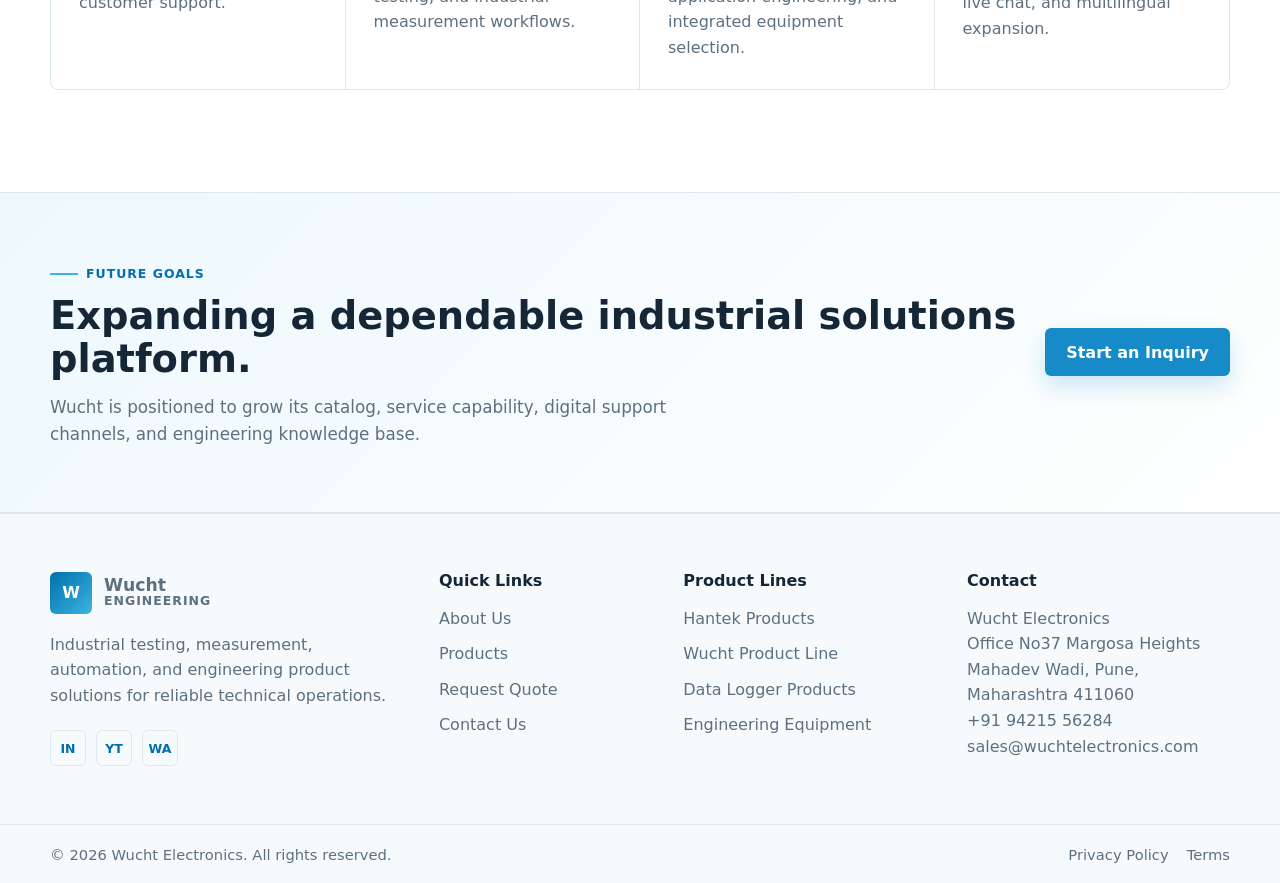
==== commit 8ff3b15b: "commit" ====
--- a/about.html
+++ b/about.html
@@ -3,15 +3,15 @@
   <head>
     <meta charset="UTF-8" />
     <meta name="viewport" content="width=device-width, initial-scale=1.0" />
-    <title>About Wucht Engineering | Industrial Engineering and Measurement Solutions</title>
+    <title>About Wucht Electronics | Industrial Engineering and Measurement Solutions</title>
     <meta
       name="description"
-      content="Learn about Wucht Engineering, its mission, vision, engineering approach, values, and future goals for industrial testing, measurement, and automation solutions."
+      content="Learn about Wucht Electronics, its mission, vision, engineering approach, values, and future goals for industrial testing, measurement, and automation solutions."
     />
-    <meta property="og:title" content="About Wucht Engineering" />
+    <meta property="og:title" content="About Wucht Electronics" />
     <meta property="og:description" content="A trusted engineering partner for industrial testing, measurement, automation, and product supply." />
     <meta property="og:type" content="website" />
-    <link rel="canonical" href="https://www.wuchtengineering.com/about.html" />
+    <link rel="canonical" href="https://www.wuchtelectronics.com/about.html" />
     <link rel="stylesheet" href="assets/css/styles.css" />
   </head>
   <body data-page="about">
@@ -20,12 +20,12 @@
       <div class="top-strip">
         <div class="container top-strip__inner">
           <span>Industrial testing, measurement and automation solutions</span>
-          <a href="mailto:sales@wuchtengineering.com">sales@wuchtengineering.com</a>
+          <a href="mailto:sales@wuchtelectronics.com">sales@wuchtelectronics.com</a>
         </div>
       </div>
       <nav class="navbar" aria-label="Primary navigation">
         <div class="container navbar__inner">
-          <a class="brand" href="index.html" aria-label="Wucht Engineering home">
+          <a class="brand" href="index.html" aria-label="Wucht Electronics home">
             <span class="brand__mark">W</span>
             <span class="brand__text"><strong>Wucht</strong><small>Engineering</small></span>
           </a>
@@ -42,7 +42,7 @@
                   <div class="mega-menu__intro">
                     <span class="eyebrow">Product Catalog</span>
                     <strong>Structured for future product expansion</strong>
-                    <p>Browse testing instruments, data loggers, automation modules, and Wucht engineering product lines.</p>
+                    <p>Browse testing instruments, data loggers, automation modules, and Wucht electronics product lines.</p>
                   </div>
                   <div class="mega-menu__links">
                     <a href="products.html#hantek-products">Hantek Products</a>
@@ -66,7 +66,7 @@
         <div class="container page-hero__inner">
           <span class="eyebrow">About Us</span>
           <h1>Engineering reliability for industrial teams.</h1>
-          <p>Wucht Engineering is focused on dependable technical products, practical engineering support, and long-term industrial customer relationships.</p>
+          <p>Wucht Electronics is focused on dependable technical products, practical engineering support, and long-term industrial customer relationships.</p>
         </div>
       </section>
 
@@ -78,7 +78,7 @@
           </div>
           <div class="lead-block">
             <p>
-              Wucht Engineering specializes in Hantek products, data logger products, engineering equipment, industrial testing and measurement solutions, and industrial automation services. The company brings together product supply, application consultation, and technical support for engineering-led organizations.
+              Wucht Electronics specializes in Hantek products, data logger products, engineering equipment, industrial testing and measurement solutions, and industrial automation services. The company brings together product supply, application consultation, and technical support for engineering-led organizations.
             </p>
             <p>
               Customers rely on Wucht for clear product guidance, timely inquiry response, and solutions that can be scaled across laboratories, manufacturing sites, and industrial service teams.
@@ -203,7 +203,7 @@
     <footer class="site-footer">
       <div class="container footer-grid">
         <div>
-          <a class="brand brand--footer" href="index.html" aria-label="Wucht Engineering home">
+          <a class="brand brand--footer" href="index.html" aria-label="Wucht Electronics home">
             <span class="brand__mark">W</span>
             <span class="brand__text"><strong>Wucht</strong><small>Engineering</small></span>
           </a>
@@ -226,18 +226,18 @@
         </div>
         <div>
           <h2>Contact</h2>
-          <address>Wucht Engineering<br />Industrial Solutions Office<br />Pune, Maharashtra, India</address>
-          <a href="tel:+919876543210">+91 98765 43210</a>
-          <a href="mailto:sales@wuchtengineering.com">sales@wuchtengineering.com</a>
+          <address>Wucht Electronics<br />Office No37 Margosa Heights<br />Mahadev Wadi, Pune, Maharashtra 411060</address>
+          <a href="tel:+919421556284">+91 94215 56284</a>
+          <a href="mailto:sales@wuchtelectronics.com">sales@wuchtelectronics.com</a>
         </div>
       </div>
       <div class="footer-bottom">
         <div class="container footer-bottom__inner">
-          <p>&copy; 2026 Wucht Engineering. All rights reserved.</p>
+          <p>&copy; 2026 Wucht Electronics. All rights reserved.</p>
           <div><a href="#">Privacy Policy</a><a href="#">Terms</a></div>
         </div>
       </div>
     </footer>
-    <script src="assets/js/main.js"></script>
+    <script src="assets/js/main.js?v=20260608-4"></script>
   </body>
 </html>
--- a/assets/css/styles.css
+++ b/assets/css/styles.css
@@ -186,6 +186,17 @@
   background: var(--color-blue-soft);
 }
 
+.btn--whatsapp {
+  background: #2b9c73;
+  color: var(--color-white);
+  box-shadow: 0 10px 24px rgba(43, 156, 115, 0.18);
+}
+
+.btn--whatsapp:hover,
+.btn--whatsapp:focus-visible {
+  background: #237f5f;
+}
+
 .text-link {
   color: var(--color-blue-strong);
   font-weight: 800;
@@ -1012,6 +1023,15 @@
   resize: vertical;
 }
 
+.botcheck {
+  position: absolute;
+  left: -9999px;
+  width: 1px;
+  height: 1px;
+  opacity: 0;
+  pointer-events: none;
+}
+
 .form-actions {
   display: flex;
   flex-wrap: wrap;
@@ -1022,6 +1042,14 @@
 .form-status {
   color: var(--color-green);
   font-weight: 800;
+}
+
+.form-status.is-error {
+  color: #b42318;
+}
+
+.form-status.is-loading {
+  color: var(--color-blue-strong);
 }
 
 .contact-method {
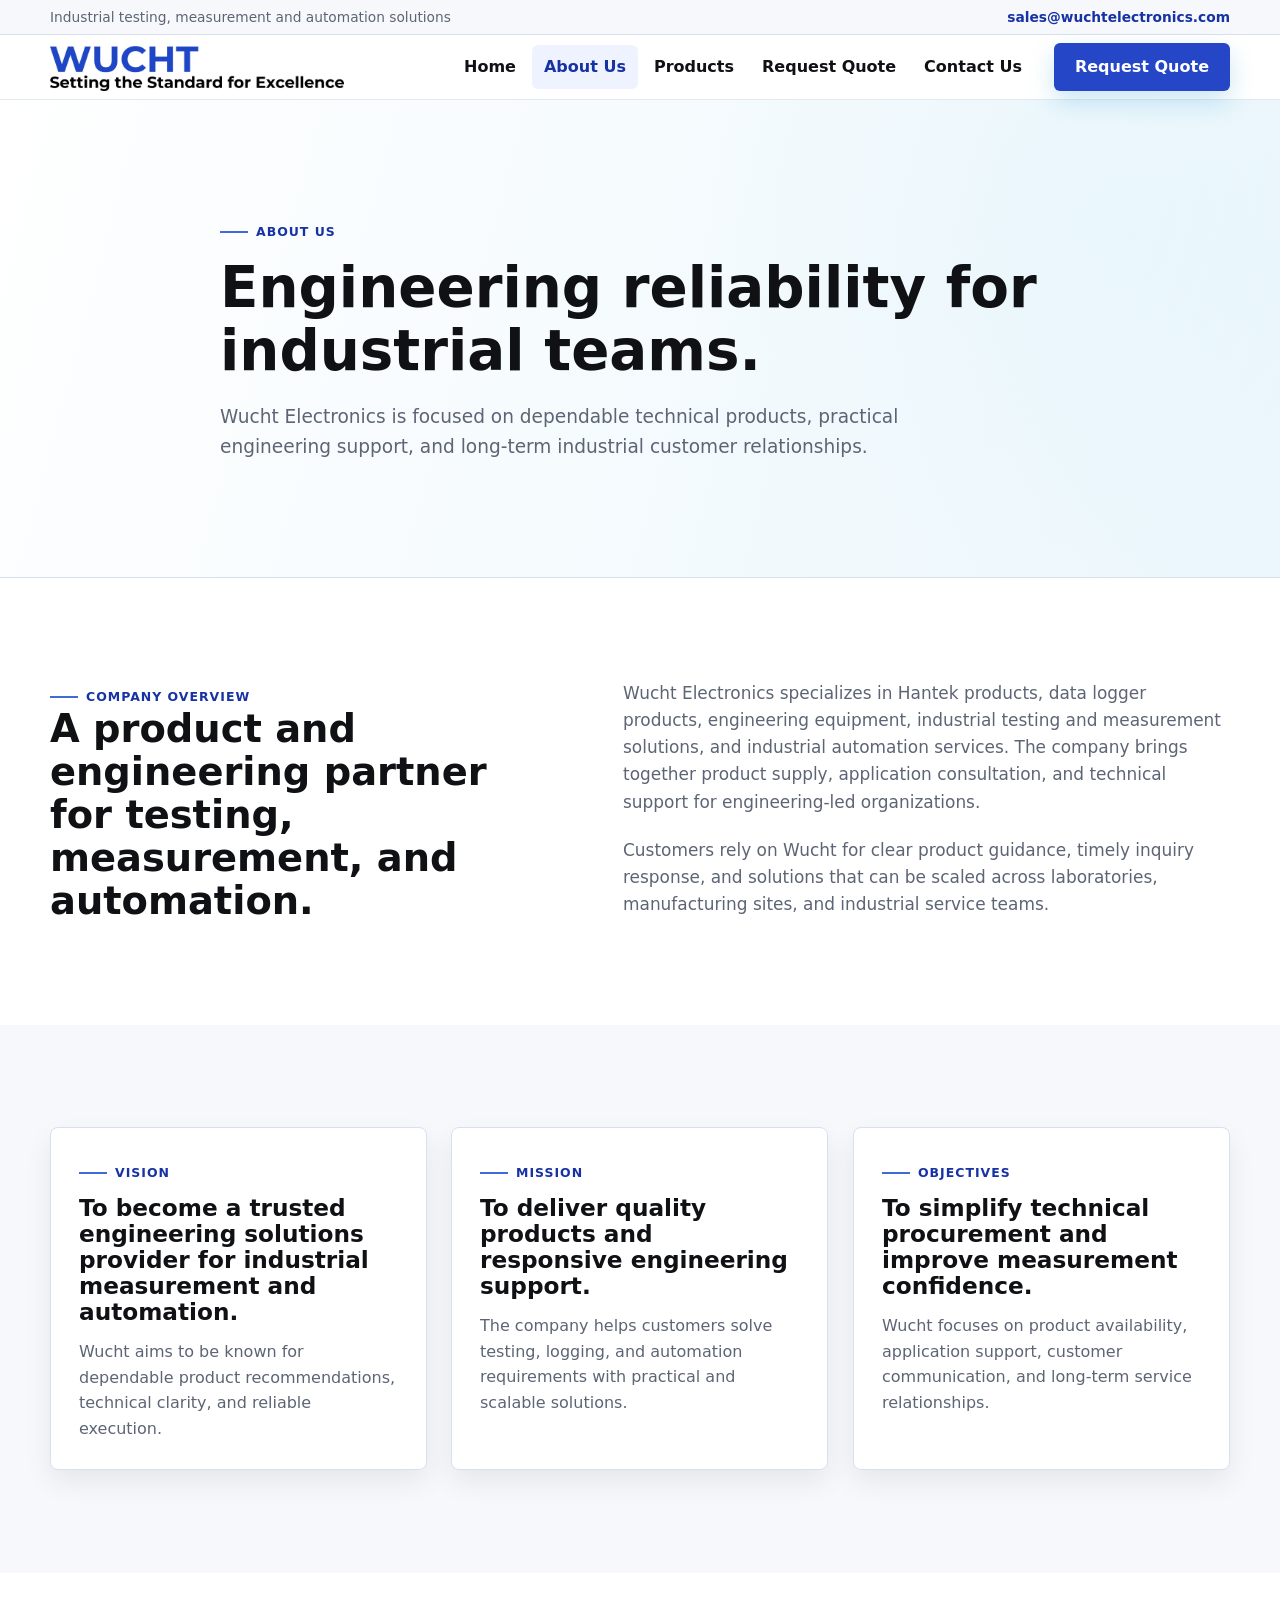
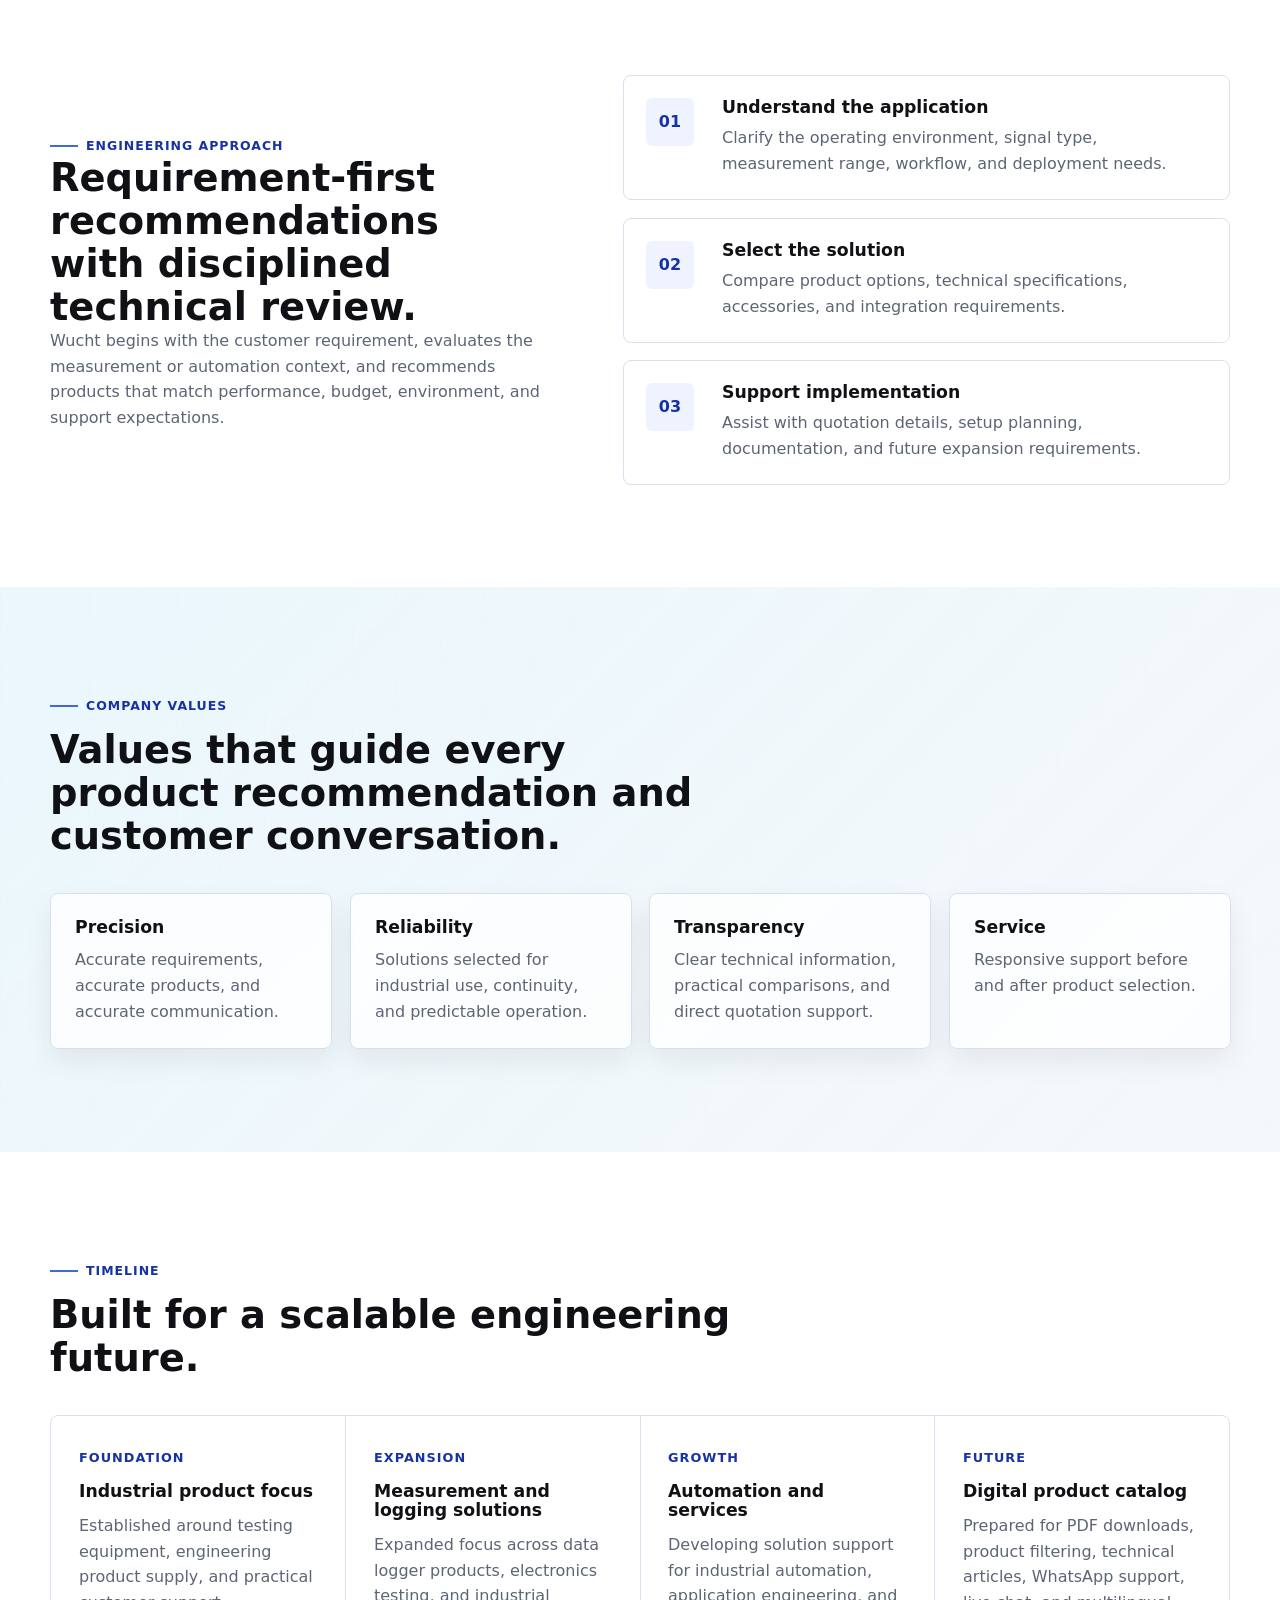
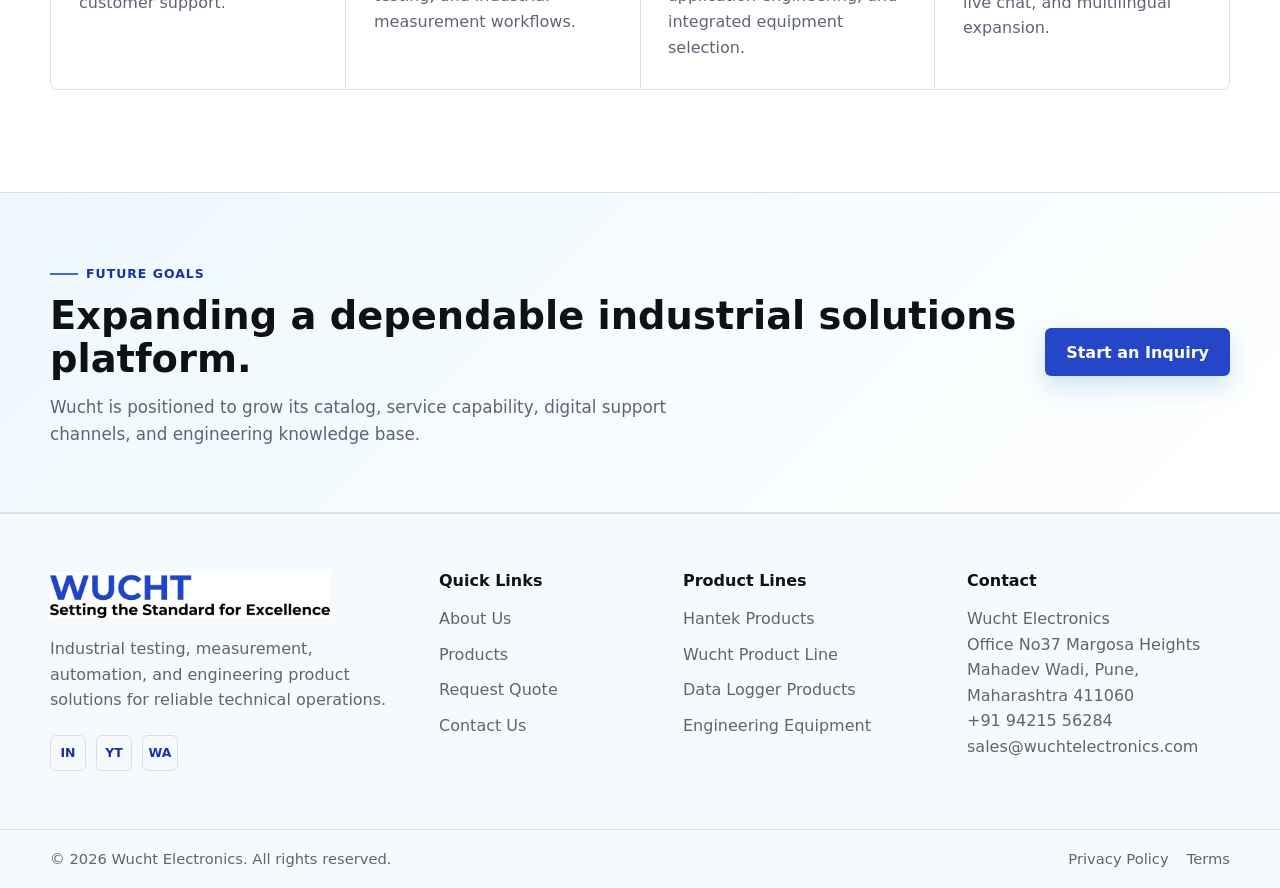
==== commit 2d0075f3: "Update Wucht Electronics website" ====
--- a/about.html
+++ b/about.html
@@ -12,7 +12,9 @@
     <meta property="og:description" content="A trusted engineering partner for industrial testing, measurement, automation, and product supply." />
     <meta property="og:type" content="website" />
     <link rel="canonical" href="https://www.wuchtelectronics.com/about.html" />
-    <link rel="stylesheet" href="assets/css/styles.css" />
+    <link rel="icon" type="image/jpeg" href="assets/img/favicon.jpg?v=20260609" />
+    <link rel="apple-touch-icon" href="assets/img/favicon.jpg?v=20260609" />
+    <link rel="stylesheet" href="assets/css/styles.css?v=20260609-4" />
   </head>
   <body data-page="about">
     <a class="skip-link" href="#main">Skip to content</a>
@@ -26,8 +28,7 @@
       <nav class="navbar" aria-label="Primary navigation">
         <div class="container navbar__inner">
           <a class="brand" href="index.html" aria-label="Wucht Electronics home">
-            <span class="brand__mark">W</span>
-            <span class="brand__text"><strong>Wucht</strong><small>Engineering</small></span>
+            <img class="brand__logo" src="assets/img/Logo.jpg" alt="Wucht Electronics - Setting the Standard for Excellence" width="1600" height="263" />
           </a>
           <button class="nav-toggle" type="button" aria-expanded="false" aria-controls="site-menu" data-nav-toggle>
             <span></span><span></span><span></span><span class="sr-only">Toggle navigation</span>
@@ -204,8 +205,7 @@
       <div class="container footer-grid">
         <div>
           <a class="brand brand--footer" href="index.html" aria-label="Wucht Electronics home">
-            <span class="brand__mark">W</span>
-            <span class="brand__text"><strong>Wucht</strong><small>Engineering</small></span>
+            <img class="brand__logo" src="assets/img/Logo.jpg" alt="Wucht Electronics - Setting the Standard for Excellence" width="1600" height="263" />
           </a>
           <p>Industrial testing, measurement, automation, and engineering product solutions for reliable technical operations.</p>
           <div class="social-links" aria-label="Social media placeholders">
@@ -238,6 +238,6 @@
         </div>
       </div>
     </footer>
-    <script src="assets/js/main.js?v=20260608-4"></script>
+    <script src="assets/js/main.js?v=20260609-motion2"></script>
   </body>
 </html>
--- a/assets/css/styles.css
+++ b/assets/css/styles.css
@@ -1,17 +1,17 @@
 :root {
   --color-white: #ffffff;
-  --color-surface: #f5f8fb;
-  --color-surface-strong: #eef4f8;
-  --color-line: #dce7ee;
-  --color-text: #152636;
-  --color-muted: #5d7080;
-  --color-blue: #178bc8;
-  --color-blue-strong: #006fae;
-  --color-blue-soft: #e8f6fc;
-  --color-cyan: #3bb5df;
+  --color-surface: #f6f8fc;
+  --color-surface-strong: #eef2fb;
+  --color-line: #d8e0f0;
+  --color-text: #101114;
+  --color-muted: #5d6575;
+  --color-blue: #2446c7;
+  --color-blue-strong: #1632a4;
+  --color-blue-soft: #eef3ff;
+  --color-cyan: #4269dc;
   --color-green: #2b9c73;
-  --shadow-soft: 0 18px 45px rgba(21, 38, 54, 0.08);
-  --shadow-card: 0 12px 28px rgba(21, 38, 54, 0.07);
+  --shadow-soft: 0 18px 45px rgba(16, 17, 20, 0.08);
+  --shadow-card: 0 12px 28px rgba(16, 17, 20, 0.07);
   --radius: 8px;
   --radius-sm: 6px;
   --header-height: 98px;
@@ -33,6 +33,7 @@
   color: var(--color-text);
   background: var(--color-white);
   line-height: 1.6;
+  animation: page-fade-in 0.46s ease-out both;
 }
 
 img,
@@ -84,6 +85,91 @@
 address {
   font-style: normal;
   color: var(--color-muted);
+}
+
+@keyframes page-fade-in {
+  from {
+    opacity: 0.01;
+  }
+
+  to {
+    opacity: 1;
+  }
+}
+
+@keyframes hero-image-settle {
+  from {
+    transform: scale(1.025);
+    filter: saturate(0.92);
+  }
+
+  to {
+    transform: scale(1);
+    filter: saturate(1);
+  }
+}
+
+.reveal-on-scroll,
+.motion-card {
+  --reveal-y: 0px;
+  --hover-y: 0px;
+  --reveal-scale: 1;
+  transform: translate3d(0, calc(var(--reveal-y) + var(--hover-y)), 0) scale(var(--reveal-scale));
+}
+
+.reveal-on-scroll {
+  --reveal-y: 24px;
+  opacity: 0;
+  transition:
+    opacity 0.72s cubic-bezier(0.2, 0.7, 0.2, 1),
+    transform 0.72s cubic-bezier(0.2, 0.7, 0.2, 1);
+  transition-delay: var(--reveal-delay, 0ms);
+  will-change: opacity, transform;
+}
+
+.reveal-on-scroll.reveal-pop {
+  --reveal-y: 20px;
+  --reveal-scale: 0.985;
+}
+
+.reveal-on-scroll.is-visible {
+  --reveal-y: 0px;
+  --reveal-scale: 1;
+  opacity: 1;
+}
+
+.motion-card {
+  transition:
+    transform 0.28s ease,
+    box-shadow 0.28s ease,
+    border-color 0.28s ease,
+    background 0.28s ease;
+}
+
+.motion-card.reveal-on-scroll {
+  transition:
+    opacity 0.72s cubic-bezier(0.2, 0.7, 0.2, 1),
+    transform 0.72s cubic-bezier(0.2, 0.7, 0.2, 1),
+    box-shadow 0.28s ease,
+    border-color 0.28s ease,
+    background 0.28s ease;
+}
+
+.motion-card.is-visible:hover,
+.motion-card:not(.reveal-on-scroll):hover {
+  --hover-y: -5px;
+  border-color: rgba(36, 70, 199, 0.28);
+  box-shadow: 0 20px 42px rgba(16, 17, 20, 0.1);
+}
+
+.motion-image {
+  transform-origin: center;
+  transition: transform 0.58s cubic-bezier(0.2, 0.7, 0.2, 1), filter 0.58s ease;
+}
+
+.motion-card:hover .motion-image {
+  transform: scale(1.035);
+  filter: saturate(1.05) contrast(1.02);
 }
 
 .container {
@@ -247,38 +333,21 @@
   display: inline-flex;
   align-items: center;
   gap: 12px;
-  flex: 0 0 auto;
-}
-
-.brand__mark {
-  display: inline-grid;
-  width: 42px;
-  height: 42px;
-  place-items: center;
-  border-radius: var(--radius-sm);
-  background: linear-gradient(135deg, var(--color-blue-strong), var(--color-cyan));
-  color: var(--color-white);
-  font-weight: 900;
-  letter-spacing: 0;
-}
-
-.brand__text {
-  display: grid;
-  gap: 0;
-}
-
-.brand__text strong {
-  font-size: 1.08rem;
-  line-height: 1;
-}
-
-.brand__text small {
-  color: var(--color-muted);
-  font-size: 0.78rem;
-  font-weight: 700;
-  line-height: 1.1;
-  text-transform: uppercase;
-  letter-spacing: 0.08em;
+  flex: 0 1 auto;
+  min-width: 0;
+}
+
+.brand__logo {
+  width: clamp(210px, 23vw, 300px);
+  max-width: 100%;
+  max-height: 52px;
+  height: auto;
+  object-fit: contain;
+}
+
+.brand--footer .brand__logo {
+  width: min(280px, 100%);
+  max-height: 58px;
 }
 
 .nav-menu {
@@ -419,6 +488,8 @@
 .hero__image {
   object-fit: cover;
   object-position: center;
+  animation: hero-image-settle 1.2s cubic-bezier(0.2, 0.7, 0.2, 1) both;
+  transform-origin: center;
 }
 
 .hero__overlay {
@@ -573,6 +644,7 @@
   background: var(--color-blue-soft);
   color: var(--color-blue-strong);
   margin-bottom: 20px;
+  transition: background 0.24s ease, color 0.24s ease, transform 0.24s ease;
 }
 
 .line-icon svg {
@@ -725,6 +797,14 @@
   background: var(--color-blue-soft);
   color: var(--color-blue-strong);
   font-weight: 900;
+  transition: background 0.24s ease, color 0.24s ease, transform 0.24s ease;
+}
+
+.icon-card:hover .line-icon,
+.process-list article:hover span {
+  background: var(--color-blue);
+  color: var(--color-white);
+  transform: translateY(-2px);
 }
 
 .process-list p {
@@ -983,17 +1063,6 @@
   height: 12px;
   border-radius: 3px;
   background: var(--color-green);
-}
-
-.support-card {
-  border-left: 4px solid var(--color-blue);
-  border-radius: var(--radius-sm);
-  background: var(--color-white);
-  padding: 18px;
-}
-
-.support-card p {
-  margin-top: 8px;
 }
 
 .inquiry-form {
@@ -1349,8 +1418,9 @@
     align-items: flex-start;
   }
 
-  .brand__text strong {
-    font-size: 1rem;
+  .brand__logo {
+    width: min(210px, 64vw);
+    max-height: 48px;
   }
 }
 
@@ -1363,4 +1433,15 @@
     animation-duration: 0.01ms !important;
     animation-iteration-count: 1 !important;
   }
-}
+
+  body,
+  .hero__image {
+    animation: none !important;
+  }
+
+  .reveal-on-scroll,
+  .motion-card {
+    opacity: 1 !important;
+    transform: none !important;
+  }
+}
